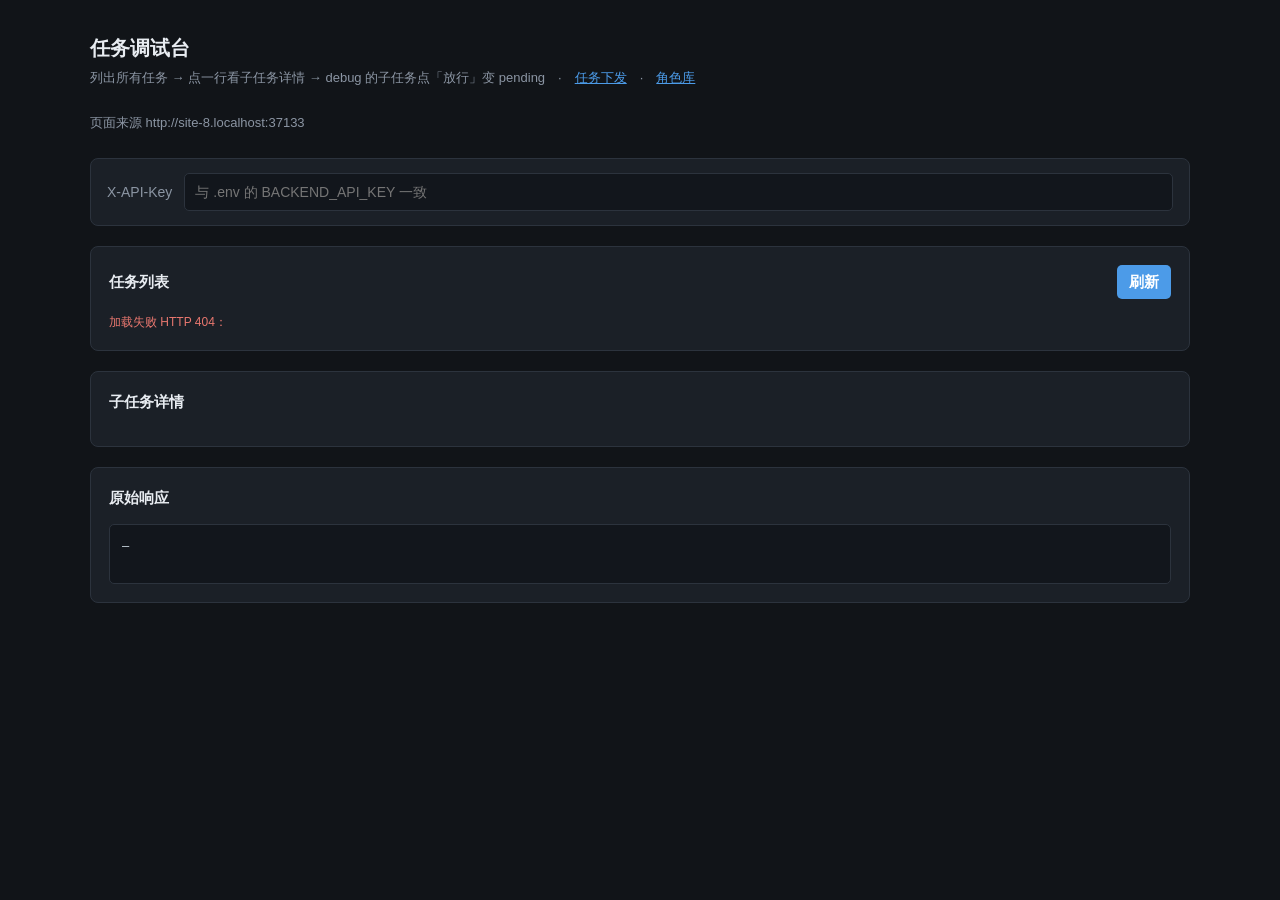
==== static/debug.html @ afe4834b "提交一下" ====
<!DOCTYPE html>
<html lang="zh-CN">
<head>
<meta charset="utf-8">
<meta name="viewport" content="width=device-width, initial-scale=1">
<title>任务调试台</title>
<style>
:root{color-scheme:dark;--bg:#111418;--card:#1b2027;--line:#2c333d;--text:#e8ecf1;--dim:#8b95a3;--accent:#4c9be8}
*{box-sizing:border-box}
body{margin:0;padding:32px;background:var(--bg);color:var(--text);font:14px/1.6 -apple-system,BlinkMacSystemFont,"Segoe UI","Microsoft YaHei",sans-serif}
.wrap{max-width:1100px;margin:0 auto}
h1{font-size:20px;font-weight:600;margin:0 0 4px}
.sub{color:var(--dim);margin:0 0 24px;font-size:13px}
.bar{display:flex;gap:12px;align-items:center;background:var(--card);border:1px solid var(--line);border-radius:8px;padding:14px 16px;margin-bottom:20px}
.bar label{color:var(--dim);white-space:nowrap}
.bar input{flex:1}
.card{background:var(--card);border:1px solid var(--line);border-radius:8px;padding:18px;margin-bottom:20px}
.card h2{font-size:15px;font-weight:600;margin:0 0 14px;display:flex;justify-content:space-between;align-items:center}
input{background:#12161c;border:1px solid var(--line);border-radius:5px;color:var(--text);padding:7px 10px;font:inherit;outline:none}
input:focus{border-color:var(--accent)}
button{background:var(--accent);border:0;border-radius:5px;color:#fff;padding:7px 16px;font:inherit;cursor:pointer}
button:disabled{opacity:.55;cursor:progress}
button.release{background:#2f7d5b}
button.release:hover{background:#369269}
table{border-collapse:collapse;width:100%;font-size:12px}
th,td{border-bottom:1px solid var(--line);padding:8px;text-align:left;vertical-align:top}
th{color:var(--dim);font-weight:500}
tr.task-row{cursor:pointer}
tr.task-row:hover{background:#20262e}
tr.task-row.active{background:#223047}
.badge{display:inline-block;border-radius:3px;padding:1px 7px;font-size:12px;white-space:nowrap}
.s-debug{background:#3a3320;color:#e0bd63}
.s-pending{background:#203245;color:#6fb2e8}
.s-processing{background:#2a2f3d;color:#a9b6c9}
.s-success{background:#1f3d2e;color:#63c08d}
.s-failed{background:#3d2020;color:#e8776f}
.status{margin-top:10px;font-size:12px;color:var(--dim)}
.status.ok{color:#63c08d}
.status.err{color:#e8776f}
.out{background:#12161c;border:1px solid var(--line);border-radius:5px;padding:12px;min-height:60px;max-height:360px;overflow:auto;white-space:pre-wrap;word-break:break-all;font:12px/1.6 Consolas,Monaco,monospace;color:#c9d4df}
code{font:12px/1.5 Consolas,Monaco,monospace;color:#b9c6d4}
@media(max-width:760px){body{padding:16px}}
</style>
</head>
<body>
<div class="wrap">
<h1>任务调试台</h1>
<p class="sub">列出所有任务 → 点一行看子任务详情 → debug 的子任务点「放行」变 pending　·　<a href="/task.html" style="color:var(--accent)">任务下发</a>　·　<a href="/" style="color:var(--accent)">角色库</a></p>
<p class="sub" id="originTip"></p>

<div class="bar">
<label for="apiKey">X-API-Key</label>
<input id="apiKey" placeholder="与 .env 的 BACKEND_API_KEY 一致">
</div>

<div class="card">
<h2>任务列表 <span><button id="refreshBtn" style="padding:5px 12px">刷新</button></span></h2>
<div id="listStatus" class="status"></div>
<div id="listTable"></div>
</div>

<div class="card">
<h2>子任务详情 <span id="detailTitle" style="font-size:12px;color:var(--dim);font-weight:400"></span></h2>
<div id="detailStatus" class="status"></div>
<div id="detailTable"></div>
</div>

<div class="card">
<h2>原始响应</h2>
<div id="rawOut" class="out">—</div>
</div>
</div>

<script>
const $ = id => document.getElementById(id);
const API_BASE = location.protocol === 'file:' ? 'http://127.0.0.1:8002' : '';
if (location.protocol === 'file:') {
  $('originTip').innerHTML = '当前是本地文件方式打开，浏览器会拦截接口请求。请改用服务地址：<a href="http://127.0.0.1:8002/debug.html" style="color:var(--accent)">http://127.0.0.1:8002/debug.html</a>';
} else {
  $('originTip').textContent = `页面来源 ${location.origin}`;
}
const savedKey = localStorage.getItem('audio_api_key');
if (savedKey !== null) $('apiKey').value = savedKey;
$('apiKey').addEventListener('change', e => localStorage.setItem('audio_api_key', e.target.value.trim()));

function headers() {
  return {'X-API-Key': $('apiKey').value.trim()};
}

async function call(url, options) {
  const res = await fetch(url, options);
  let data;
  try { data = await res.json(); } catch (e) { data = res.statusText; }
  return {ok: res.ok, status: res.status, data};
}

function badge(status) {
  const cls = 's-' + String(status).toLowerCase();
  return `<span class="badge ${cls}">${esc(status)}</span>`;
}

function esc(s) {
  return String(s).replace(/[&<>"']/g, c => ({'&': '&amp;', '<': '&lt;', '>': '&gt;', '"': '&quot;', "'": '&#39;'}[c]));
}

let activeTaskId = null;

async function refreshList() {
  const status = $('listStatus');
  status.className = 'status';
  status.textContent = '加载中…';
  try {
    const r = await call(`${API_BASE}/api/audio/tasks`, {headers: headers()});
    if (!r.ok) {
      status.className = 'status err';
      status.textContent = `加载失败 HTTP ${r.status}：${(r.data && r.data.detail) || ''}`;
      $('listTable').innerHTML = '';
      return;
    }
    status.className = 'status';
    status.textContent = `共 ${r.data.total} 个任务`;
    const rows = r.data.items.map(t => `<tr class="task-row ${t.task_id === activeTaskId ? 'active' : ''}" data-task="${esc(t.task_id)}">
<td><code>${esc(t.task_id)}</code></td>
<td>${t.user_id}</td>
<td>${badge(t.status)}</td>
<td>${t.subtask_count}</td>
<td>${esc(t.create_time)}</td>
<td>${esc(t.update_time)}</td>
</tr>`).join('');
    $('listTable').innerHTML = r.data.items.length
      ? `<table><thead><tr><th>task_id</th><th>user_id</th><th>状态</th><th>子任务数</th><th>create_time</th><th>update_time</th></tr></thead><tbody>${rows}</tbody></table>`
      : '<div class="status">暂无任务</div>';
    document.querySelectorAll('.task-row').forEach(tr => {
      tr.addEventListener('click', () => showDetail(tr.dataset.task));
    });
  } catch (err) {
    status.className = 'status err';
    status.textContent = `请求异常：${err.message}`;
  }
}

async function showDetail(taskId) {
  activeTaskId = taskId;
  document.querySelectorAll('.task-row').forEach(tr => tr.classList.toggle('active', tr.dataset.task === taskId));
  $('detailTitle').textContent = taskId;
  const status = $('detailStatus');
  status.className = 'status';
  status.textContent = '加载中…';
  try {
    const r = await call(`${API_BASE}/api/audio/tasks/${encodeURIComponent(taskId)}/detail`, {headers: headers()});
    $('rawOut').textContent = JSON.stringify(r.data, null, 2);
    if (!r.ok) {
      status.className = 'status err';
      status.textContent = `加载失败 HTTP ${r.status}：${(r.data && r.data.detail) || ''}`;
      $('detailTable').innerHTML = '';
      return;
    }
    status.className = 'status';
    status.textContent = `共 ${r.data.subtasks.length} 条子任务`;
    renderDetail(r.data.subtasks);
  } catch (err) {
    status.className = 'status err';
    status.textContent = `请求异常：${err.message}`;
    $('rawOut').textContent = '—';
  }
}

function renderDetail(subtasks) {
  const rows = subtasks.map(s => {
    const releaseBtn = s.status === 'debug'
      ? `<button class="release" data-sub="${esc(s.subtask_id)}">放行</button>`
      : '—';
    const summary = s.type === 'ASMR_BACKEND_SUBMUSIC' ? s.info.prompt : s.info.title;
    return `<tr>
<td><code>${esc(s.subtask_id)}</code></td>
<td>${esc(s.type)}</td>
<td>${badge(s.status)}</td>
<td>${esc(summary)}</td>
<td><code>${esc(JSON.stringify(s.result))}</code></td>
<td>${releaseBtn}</td>
</tr>`;
  }).join('');
  $('detailTable').innerHTML = `<table><thead><tr><th>subtask_id</th><th>type</th><th>status</th><th>title/prompt</th><th>result</th><th>操作</th></tr></thead><tbody>${rows}</tbody></table>`;
  document.querySelectorAll('button.release').forEach(btn => {
    btn.addEventListener('click', () => releaseSubtask(btn.dataset.sub, btn));
  });
}

async function releaseSubtask(subtaskId, btn) {
  btn.disabled = true;
  const status = $('detailStatus');
  status.className = 'status';
  status.textContent = `放行 ${subtaskId} …`;
  try {
    const r = await call(`${API_BASE}/api/audio/tasks/${encodeURIComponent(subtaskId)}/release`, {method: 'POST', headers: headers()});
    if (!r.ok) {
      status.className = 'status err';
      status.textContent = `放行失败 HTTP ${r.status}：${(r.data && r.data.detail) || ''}`;
      btn.disabled = false;
      return;
    }
    status.className = 'status ok';
    status.textContent = `放行成功：${subtaskId} → ${r.data.status}`;
    await showDetail(activeTaskId);
    await refreshList();
  } catch (err) {
    status.className = 'status err';
    status.textContent = `请求异常：${err.message}`;
    btn.disabled = false;
  }
}

$('refreshBtn').addEventListener('click', refreshList);
refreshList();
</script>
</body>
</html>
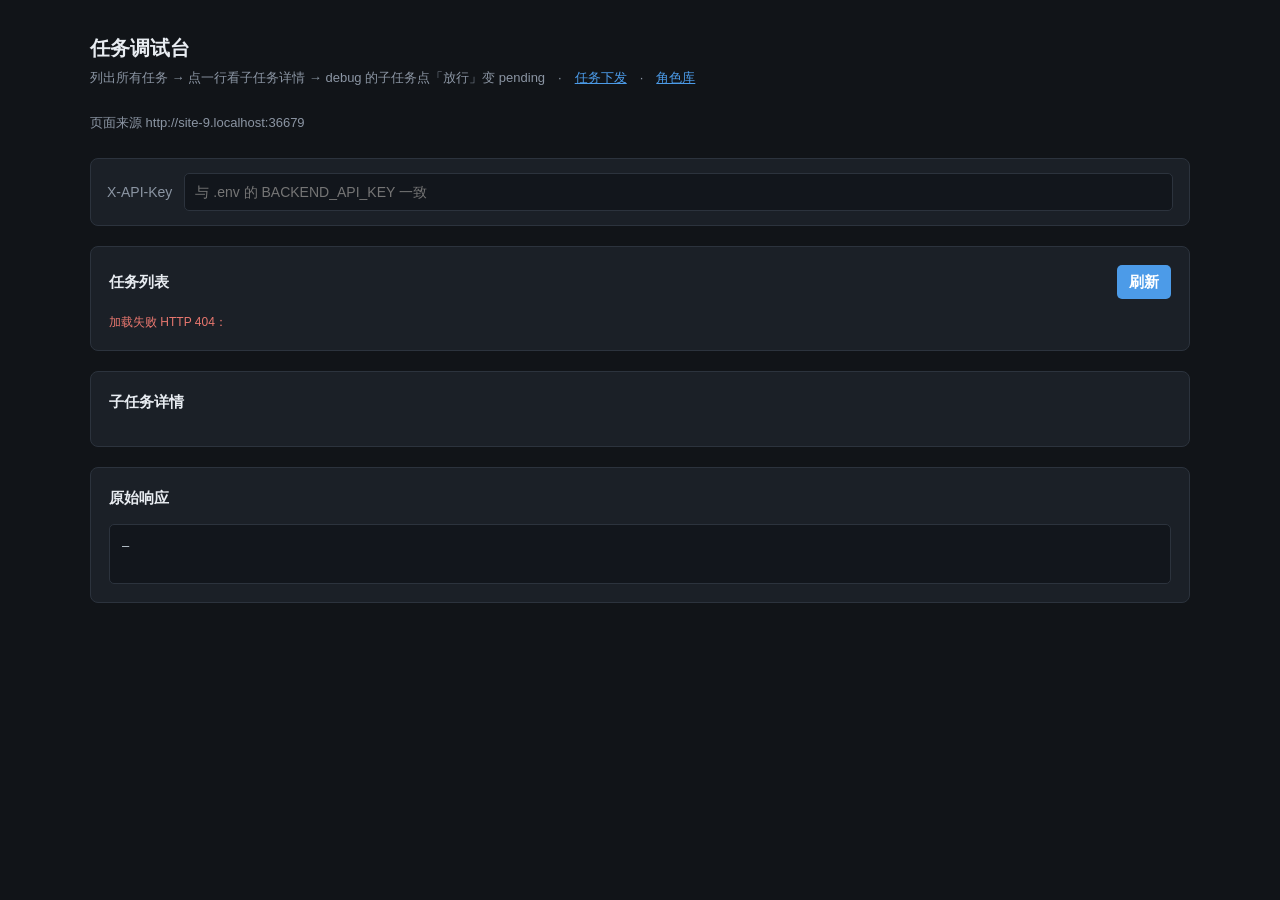
==== commit affe5791: "删除无用重复接口" ====
--- a/static/debug.html
+++ b/static/debug.html
@@ -119,7 +119,7 @@
     }
     status.className = 'status';
     status.textContent = `共 ${r.data.total} 个任务`;
-    const rows = r.data.items.map(t => `<tr class="task-row ${t.task_id === activeTaskId ? 'active' : ''}" data-task="${esc(t.task_id)}">
+    const rows = r.data.items.map(t => `<tr class="task-row ${t.task_id === activeTaskId ? 'active' : ''}" data-task="${esc(t.task_id)}" data-user="${t.user_id}">
 <td><code>${esc(t.task_id)}</code></td>
 <td>${t.user_id}</td>
 <td>${badge(t.status)}</td>
@@ -131,7 +131,7 @@
       ? `<table><thead><tr><th>task_id</th><th>user_id</th><th>状态</th><th>子任务数</th><th>create_time</th><th>update_time</th></tr></thead><tbody>${rows}</tbody></table>`
       : '<div class="status">暂无任务</div>';
     document.querySelectorAll('.task-row').forEach(tr => {
-      tr.addEventListener('click', () => showDetail(tr.dataset.task));
+      tr.addEventListener('click', () => showDetail(tr.dataset.task, tr.dataset.user));
     });
   } catch (err) {
     status.className = 'status err';
@@ -139,15 +139,19 @@
   }
 }
 
-async function showDetail(taskId) {
+let activeTaskUserId = null;
+
+async function showDetail(taskId, userId) {
   activeTaskId = taskId;
+  activeTaskUserId = userId;
   document.querySelectorAll('.task-row').forEach(tr => tr.classList.toggle('active', tr.dataset.task === taskId));
   $('detailTitle').textContent = taskId;
   const status = $('detailStatus');
   status.className = 'status';
   status.textContent = '加载中…';
+  const params = new URLSearchParams({user_id: userId});
   try {
-    const r = await call(`${API_BASE}/api/audio/tasks/${encodeURIComponent(taskId)}/detail`, {headers: headers()});
+    const r = await call(`${API_BASE}/api/audio/tasks/${encodeURIComponent(taskId)}?${params}`, {headers: headers()});
     $('rawOut').textContent = JSON.stringify(r.data, null, 2);
     if (!r.ok) {
       status.className = 'status err';
@@ -201,7 +205,7 @@
     }
     status.className = 'status ok';
     status.textContent = `放行成功：${subtaskId} → ${r.data.status}`;
-    await showDetail(activeTaskId);
+    await showDetail(activeTaskId, activeTaskUserId);
     await refreshList();
   } catch (err) {
     status.className = 'status err';
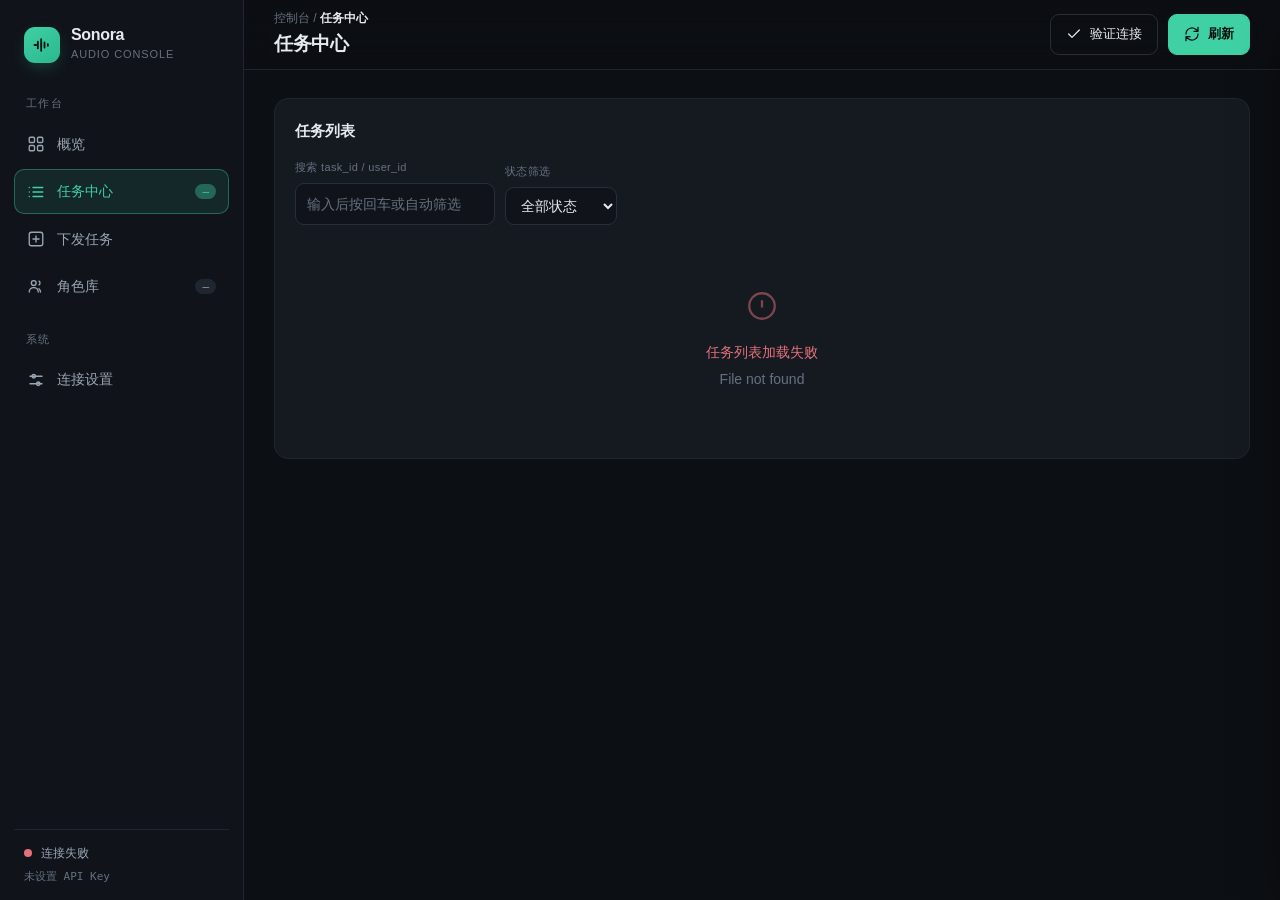
==== commit 46d321c3: "前端页面进行调整" ====
--- a/static/debug.html
+++ b/static/debug.html
@@ -3,219 +3,20 @@
 <head>
 <meta charset="utf-8">
 <meta name="viewport" content="width=device-width, initial-scale=1">
-<title>任务调试台</title>
+<title>任务调试台 · 跳转中</title>
 <style>
-:root{color-scheme:dark;--bg:#111418;--card:#1b2027;--line:#2c333d;--text:#e8ecf1;--dim:#8b95a3;--accent:#4c9be8}
-*{box-sizing:border-box}
-body{margin:0;padding:32px;background:var(--bg);color:var(--text);font:14px/1.6 -apple-system,BlinkMacSystemFont,"Segoe UI","Microsoft YaHei",sans-serif}
-.wrap{max-width:1100px;margin:0 auto}
-h1{font-size:20px;font-weight:600;margin:0 0 4px}
-.sub{color:var(--dim);margin:0 0 24px;font-size:13px}
-.bar{display:flex;gap:12px;align-items:center;background:var(--card);border:1px solid var(--line);border-radius:8px;padding:14px 16px;margin-bottom:20px}
-.bar label{color:var(--dim);white-space:nowrap}
-.bar input{flex:1}
-.card{background:var(--card);border:1px solid var(--line);border-radius:8px;padding:18px;margin-bottom:20px}
-.card h2{font-size:15px;font-weight:600;margin:0 0 14px;display:flex;justify-content:space-between;align-items:center}
-input{background:#12161c;border:1px solid var(--line);border-radius:5px;color:var(--text);padding:7px 10px;font:inherit;outline:none}
-input:focus{border-color:var(--accent)}
-button{background:var(--accent);border:0;border-radius:5px;color:#fff;padding:7px 16px;font:inherit;cursor:pointer}
-button:disabled{opacity:.55;cursor:progress}
-button.release{background:#2f7d5b}
-button.release:hover{background:#369269}
-table{border-collapse:collapse;width:100%;font-size:12px}
-th,td{border-bottom:1px solid var(--line);padding:8px;text-align:left;vertical-align:top}
-th{color:var(--dim);font-weight:500}
-tr.task-row{cursor:pointer}
-tr.task-row:hover{background:#20262e}
-tr.task-row.active{background:#223047}
-.badge{display:inline-block;border-radius:3px;padding:1px 7px;font-size:12px;white-space:nowrap}
-.s-debug{background:#3a3320;color:#e0bd63}
-.s-pending{background:#203245;color:#6fb2e8}
-.s-processing{background:#2a2f3d;color:#a9b6c9}
-.s-success{background:#1f3d2e;color:#63c08d}
-.s-failed{background:#3d2020;color:#e8776f}
-.status{margin-top:10px;font-size:12px;color:var(--dim)}
-.status.ok{color:#63c08d}
-.status.err{color:#e8776f}
-.out{background:#12161c;border:1px solid var(--line);border-radius:5px;padding:12px;min-height:60px;max-height:360px;overflow:auto;white-space:pre-wrap;word-break:break-all;font:12px/1.6 Consolas,Monaco,monospace;color:#c9d4df}
-code{font:12px/1.5 Consolas,Monaco,monospace;color:#b9c6d4}
-@media(max-width:760px){body{padding:16px}}
+body{margin:0;min-height:100vh;display:grid;place-items:center;background:#0c0f13;color:#9aa5b3;font:14px -apple-system,BlinkMacSystemFont,"Segoe UI","Microsoft YaHei",sans-serif}
+a{color:#3fd0a4}
 </style>
 </head>
 <body>
-<div class="wrap">
-<h1>任务调试台</h1>
-<p class="sub">列出所有任务 → 点一行看子任务详情 → debug 的子任务点「放行」变 pending　·　<a href="/task.html" style="color:var(--accent)">任务下发</a>　·　<a href="/" style="color:var(--accent)">角色库</a></p>
-<p class="sub" id="originTip"></p>
-
-<div class="bar">
-<label for="apiKey">X-API-Key</label>
-<input id="apiKey" placeholder="与 .env 的 BACKEND_API_KEY 一致">
-</div>
-
-<div class="card">
-<h2>任务列表 <span><button id="refreshBtn" style="padding:5px 12px">刷新</button></span></h2>
-<div id="listStatus" class="status"></div>
-<div id="listTable"></div>
-</div>
-
-<div class="card">
-<h2>子任务详情 <span id="detailTitle" style="font-size:12px;color:var(--dim);font-weight:400"></span></h2>
-<div id="detailStatus" class="status"></div>
-<div id="detailTable"></div>
-</div>
-
-<div class="card">
-<h2>原始响应</h2>
-<div id="rawOut" class="out">—</div>
-</div>
-</div>
-
+<p>任务调试台已整合进控制台的任务中心，正在跳转… <a href="index.html#/tasks">没有自动跳转？点这里</a></p>
 <script>
-const $ = id => document.getElementById(id);
-const API_BASE = location.protocol === 'file:' ? 'http://127.0.0.1:8002' : '';
-if (location.protocol === 'file:') {
-  $('originTip').innerHTML = '当前是本地文件方式打开，浏览器会拦截接口请求。请改用服务地址：<a href="http://127.0.0.1:8002/debug.html" style="color:var(--accent)">http://127.0.0.1:8002/debug.html</a>';
-} else {
-  $('originTip').textContent = `页面来源 ${location.origin}`;
-}
-const savedKey = localStorage.getItem('audio_api_key');
-if (savedKey !== null) $('apiKey').value = savedKey;
-$('apiKey').addEventListener('change', e => localStorage.setItem('audio_api_key', e.target.value.trim()));
-
-function headers() {
-  return {'X-API-Key': $('apiKey').value.trim()};
-}
-
-async function call(url, options) {
-  const res = await fetch(url, options);
-  let data;
-  try { data = await res.json(); } catch (e) { data = res.statusText; }
-  return {ok: res.ok, status: res.status, data};
-}
-
-function badge(status) {
-  const cls = 's-' + String(status).toLowerCase();
-  return `<span class="badge ${cls}">${esc(status)}</span>`;
-}
-
-function esc(s) {
-  return String(s).replace(/[&<>"']/g, c => ({'&': '&amp;', '<': '&lt;', '>': '&gt;', '"': '&quot;', "'": '&#39;'}[c]));
-}
-
-let activeTaskId = null;
-
-async function refreshList() {
-  const status = $('listStatus');
-  status.className = 'status';
-  status.textContent = '加载中…';
-  try {
-    const r = await call(`${API_BASE}/api/audio/tasks`, {headers: headers()});
-    if (!r.ok) {
-      status.className = 'status err';
-      status.textContent = `加载失败 HTTP ${r.status}：${(r.data && r.data.detail) || ''}`;
-      $('listTable').innerHTML = '';
-      return;
-    }
-    status.className = 'status';
-    status.textContent = `共 ${r.data.total} 个任务`;
-    const rows = r.data.items.map(t => `<tr class="task-row ${t.task_id === activeTaskId ? 'active' : ''}" data-task="${esc(t.task_id)}" data-user="${t.user_id}">
-<td><code>${esc(t.task_id)}</code></td>
-<td>${t.user_id}</td>
-<td>${badge(t.status)}</td>
-<td>${t.subtask_count}</td>
-<td>${esc(t.create_time)}</td>
-<td>${esc(t.update_time)}</td>
-</tr>`).join('');
-    $('listTable').innerHTML = r.data.items.length
-      ? `<table><thead><tr><th>task_id</th><th>user_id</th><th>状态</th><th>子任务数</th><th>create_time</th><th>update_time</th></tr></thead><tbody>${rows}</tbody></table>`
-      : '<div class="status">暂无任务</div>';
-    document.querySelectorAll('.task-row').forEach(tr => {
-      tr.addEventListener('click', () => showDetail(tr.dataset.task, tr.dataset.user));
-    });
-  } catch (err) {
-    status.className = 'status err';
-    status.textContent = `请求异常：${err.message}`;
-  }
-}
-
-let activeTaskUserId = null;
-
-async function showDetail(taskId, userId) {
-  activeTaskId = taskId;
-  activeTaskUserId = userId;
-  document.querySelectorAll('.task-row').forEach(tr => tr.classList.toggle('active', tr.dataset.task === taskId));
-  $('detailTitle').textContent = taskId;
-  const status = $('detailStatus');
-  status.className = 'status';
-  status.textContent = '加载中…';
-  const params = new URLSearchParams({user_id: userId});
-  try {
-    const r = await call(`${API_BASE}/api/audio/tasks/${encodeURIComponent(taskId)}?${params}`, {headers: headers()});
-    $('rawOut').textContent = JSON.stringify(r.data, null, 2);
-    if (!r.ok) {
-      status.className = 'status err';
-      status.textContent = `加载失败 HTTP ${r.status}：${(r.data && r.data.detail) || ''}`;
-      $('detailTable').innerHTML = '';
-      return;
-    }
-    status.className = 'status';
-    status.textContent = `共 ${r.data.subtasks.length} 条子任务`;
-    renderDetail(r.data.subtasks);
-  } catch (err) {
-    status.className = 'status err';
-    status.textContent = `请求异常：${err.message}`;
-    $('rawOut').textContent = '—';
-  }
-}
-
-function renderDetail(subtasks) {
-  const rows = subtasks.map(s => {
-    const releaseBtn = s.status === 'debug'
-      ? `<button class="release" data-sub="${esc(s.subtask_id)}">放行</button>`
-      : '—';
-    const summary = s.type === 'ASMR_BACKEND_SUBMUSIC' ? s.info.prompt : s.info.title;
-    return `<tr>
-<td><code>${esc(s.subtask_id)}</code></td>
-<td>${esc(s.type)}</td>
-<td>${badge(s.status)}</td>
-<td>${esc(summary)}</td>
-<td><code>${esc(JSON.stringify(s.result))}</code></td>
-<td>${releaseBtn}</td>
-</tr>`;
-  }).join('');
-  $('detailTable').innerHTML = `<table><thead><tr><th>subtask_id</th><th>type</th><th>status</th><th>title/prompt</th><th>result</th><th>操作</th></tr></thead><tbody>${rows}</tbody></table>`;
-  document.querySelectorAll('button.release').forEach(btn => {
-    btn.addEventListener('click', () => releaseSubtask(btn.dataset.sub, btn));
-  });
-}
-
-async function releaseSubtask(subtaskId, btn) {
-  btn.disabled = true;
-  const status = $('detailStatus');
-  status.className = 'status';
-  status.textContent = `放行 ${subtaskId} …`;
-  try {
-    const r = await call(`${API_BASE}/api/audio/tasks/${encodeURIComponent(subtaskId)}/release`, {method: 'POST', headers: headers()});
-    if (!r.ok) {
-      status.className = 'status err';
-      status.textContent = `放行失败 HTTP ${r.status}：${(r.data && r.data.detail) || ''}`;
-      btn.disabled = false;
-      return;
-    }
-    status.className = 'status ok';
-    status.textContent = `放行成功：${subtaskId} → ${r.data.status}`;
-    await showDetail(activeTaskId, activeTaskUserId);
-    await refreshList();
-  } catch (err) {
-    status.className = 'status err';
-    status.textContent = `请求异常：${err.message}`;
-    btn.disabled = false;
-  }
-}
-
-$('refreshBtn').addEventListener('click', refreshList);
-refreshList();
+(function(){
+var oldKey=localStorage.getItem("audio_api_key");
+if(oldKey!==null&&localStorage.getItem("sonora_api_key")===null)localStorage.setItem("sonora_api_key",oldKey);
+location.replace("index.html#/tasks");
+})();
 </script>
 </body>
 </html>
